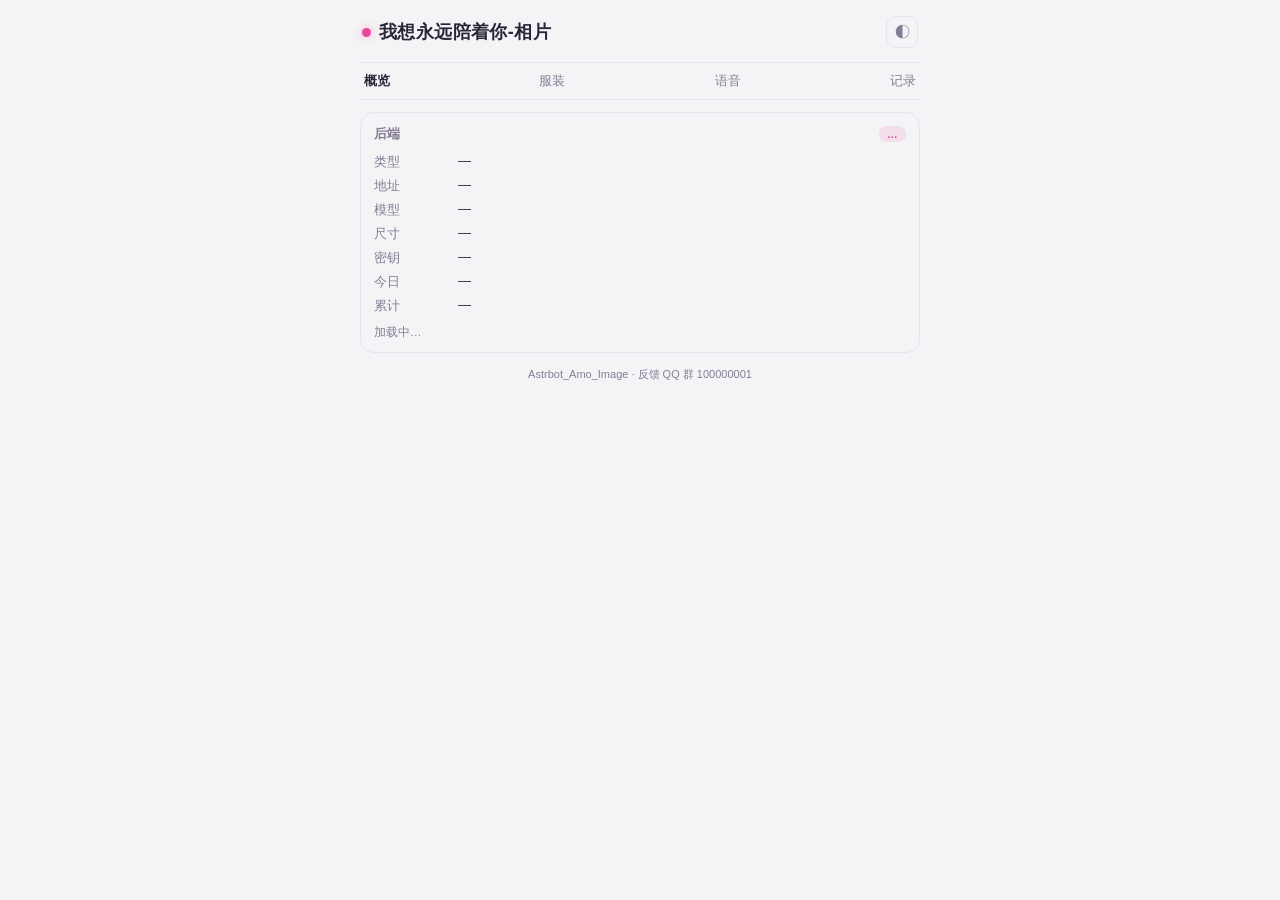
==== views/dashboard/index.html @ 5bca8fa0 "1.0.0 我想永远陪着你-Image" ====
<!doctype html>
<html lang="zh-CN" data-theme="light">
<head>
  <meta charset="utf-8" />
  <meta name="viewport" content="width=device-width, initial-scale=1, viewport-fit=cover" />
  <meta name="theme-color" content="#f4f4f6" />
  <title>我想永远陪着你-相片</title>
  <link rel="stylesheet" href="./style.css?v=1.8.7" />
</head>
<body>
  <div class="wrap">
    <header>
      <div class="brand"><span class="dot"></span><span>我想永远陪着你-相片</span></div>
      <button class="icon-btn" id="theme" title="切换深浅色">◐</button>
    </header>


    <nav class="tabs">
      <button class="tab on" data-tab="status">概览</button>
      <button class="tab" data-tab="wardrobe">服装</button>
      <button class="tab" data-tab="voice">语音</button>
      <button class="tab" data-tab="history">记录</button>
    </nav>

    <section class="pane" id="pane-status">
      <div class="card">
        <div class="card-title">
          <span>后端</span>
          <span class="pill" id="enablePill">…</span>
        </div>
        <dl class="kv">
          <dt>类型</dt><dd id="providerName">—</dd>
          <dt>地址</dt><dd id="apiBase">—</dd>
          <dt>模型</dt><dd id="modelName">—</dd>
          <dt>尺寸</dt><dd id="sizeText">—</dd>
          <dt>密钥</dt><dd id="keyMasked">—</dd>
          <dt>今日</dt><dd id="usedToday">—</dd>
          <dt>累计</dt><dd id="callsTotal">—</dd>
        </dl>
        <div class="meta" id="statusMeta">加载中…</div>
      </div>
    </section>

    <section class="pane" id="pane-config" hidden>
      <div class="card">
        <div class="card-title"><span>开关</span><span class="hint">文字、数字、密钥这类填写项在 AstrBot「插件设置」里改</span></div>
        <label class="check"><input type="checkbox" id="enable" /> 启用生图</label>
        <label class="check"><input type="checkbox" id="mount_only" /> 只当执行者（听 Amo 的）</label>
        <label class="check"><input type="checkbox" id="use_memory_context" /> 接记忆上下文</label>
        <label class="check"><input type="checkbox" id="allow_private" /> 私聊可用</label>
        <label class="check"><input type="checkbox" id="allow_group" /> 群聊可用</label>
        <label class="check"><input type="checkbox" id="require_at_in_group" /> 群里必须真 @</label>
        <label class="check"><input type="checkbox" id="quote_in_group" /> 群里引用原消息</label>
        <label class="check"><input type="checkbox" id="safe_mode" /> 内容边界</label>
        <label class="check"><input type="checkbox" id="lock_scene_to_schedule" /> 场景 / 活动锁定日程</label>
      </div>

      <div class="card" hidden>
        <div class="card-title"><span>后端</span><span class="hint" id="presetHint">选预设会填地址和模型</span></div>
        <div class="field">
          <label>预设</label>
          <select id="preset"><option value="">手动填写</option></select>
        </div>
        <div class="field">
          <label>类型</label>
          <select id="provider">
            <option value="openai">openai（/images/generations）</option>
            <option value="openai_chat">openai_chat（/chat/completions）</option>
            <option value="gemini">gemini（原生 generateContent）</option>
            <option value="custom">custom（自定义端点）</option>
          </select>
        </div>
        <div class="field"><label>api_base</label><input id="api_base" spellcheck="false" placeholder="https://api.openai.com/v1" /></div>
        <div class="field"><label>api_key</label><input id="api_key" type="password" spellcheck="false" placeholder="留空 = 不修改" /></div>
        <div class="field">
          <label>model（拉取后选择）</label>
          <div class="row">
            <select id="model" class="grow"></select>
            <button class="link" id="fetchModels" type="button">拉取</button>
          </div>
          <div class="meta" id="modelHint">切到配置页会自动拉取</div>
          <input id="modelManual" hidden spellcheck="false" placeholder="后端没返回图片模型时，在这里手填一次" />
        </div>
        <div class="grid2">
          <div class="field"><label>size</label><input id="size" spellcheck="false" placeholder="1024x1024" /></div>
          <div class="field"><label>aspect_ratio</label><input id="aspect_ratio" spellcheck="false" placeholder="留空自动" /></div>
          <div class="field"><label>n</label><input id="n" type="number" min="1" /></div>
          <div class="field"><label>quality</label><input id="quality" spellcheck="false" placeholder="留空不发" /></div>
        </div>
        <div class="field"><label>负面提示词</label><textarea id="negative_prompt" rows="2" spellcheck="false"></textarea></div>
        <label class="check"><input type="checkbox" id="chat_modalities" /> Chat 通道要求图片模态（modalities）</label>

        <div id="customBlock" hidden>
          <div class="field"><label>custom_url（完整地址）</label><input id="custom_url" spellcheck="false" /></div>
          <div class="field"><label>custom_body（JSON 模板）</label><textarea id="custom_body" rows="3" spellcheck="false"></textarea></div>
          <div class="field"><label>custom_response_path</label><input id="custom_response_path" spellcheck="false" placeholder="data.images[0].url" /></div>
        </div>
      <div class="sep"></div>
        <div class="card-title">
          <span>人设一致性</span>
          <button class="link" id="extractPersona">从人格提取</button>
        </div>
        <div class="meta" id="personaHint">读陪伴的人格设定，自动填外观、性别和角色名</div>
        <div class="field"><label>外观（脸、眼睛、体型）</label><textarea id="character_appearance" rows="2"></textarea></div>
        <div class="grid2">
          <div class="field"><label>性别</label>
            <select id="character_gender">
              <option value="自动">自动</option>
              <option value="女">女</option>
              <option value="男">男</option>
            </select>
          </div>
          <div class="field"><label>角色名 / 一句话人设</label><input id="character_persona" placeholder="留空用陪伴的人格名" /></div>
          <div class="field"><label>拍摄角度</label>
            <select id="camera_mode">
              <option value="自动">自动</option>
              <option value="自拍">自拍</option>
              <option value="他拍">他拍</option>
            </select>
          </div>
          <div class="field"><label>发型（固定）</label><input id="character_hairstyle" /></div>
          <div class="field"><label>换装冷却（分钟）</label><input id="outfit_change_cooldown_minutes" type="number" min="0" /></div>
        </div>
        <div class="field"><label>服装池（每行一套）</label><textarea id="character_outfits" rows="3"></textarea></div>
      <div class="sep"></div>
        <div class="card-title"><span>使用限制</span></div>
        <div class="grid2">
          <div class="field"><label>冷却（秒）</label><input id="cooldown_seconds" type="number" min="0" /></div>
          <div class="field"><label>私聊每日</label><input id="private_daily_limit" type="number" min="0" /></div>
          <div class="field"><label>批量上限（张）</label><input id="batch_max" type="number" min="1" /></div>
          <div class="field"><label>群聊每日 / 群</label><input id="group_daily_limit" type="number" min="0" /></div>
          <div class="field"><label>发图前缀</label><input id="reply_prefix" /></div>
        </div>
        <div class="field"><label>被拦时的回复</label><input id="blocked_reply" /></div>
      </div>

      <div class="row">
        <button class="btn" id="save">保存配置</button>
        <span class="hint" id="saveHint">保存后立即生效</span>
      </div>
    </section>


    <section class="pane" id="pane-voice" hidden>
      <div class="card">
        <div class="card-title"><span>语音（影音内置）</span><span class="pill" id="vPill">…</span></div>
        <dl class="kv">
          <dt>后端</dt><dd id="vProvider">—</dd>
          <dt>音色数</dt><dd id="vCount">—</dd>
          <dt>今日已用</dt><dd id="vUsed">—</dd>
          <dt>默认音色</dt><dd id="vDefault">—</dd>
        </dl>
        <div class="row" style="margin-top:8px">
          <button class="btn" id="vRefresh" type="button">刷新</button>
          <button class="btn" id="vPull" type="button">拉取音色</button>
        </div>
        <div class="meta" id="vHint">—</div>
      </div>
      <div class="card">
        <div class="card-title"><span>音色库</span></div>
        <ul class="list" id="vList"><li class="empty">加载中…</li></ul>
      </div>
    </section>
    <section class="pane" id="pane-wardrobe" hidden>
      <div class="card">
        <div class="card-title">
          <span>她今天穿</span>
          <span class="pill" id="wearNow">—</span>
        </div>
        <div class="meta" id="wardrobeMeta">读命中…</div>
      <div class="sep"></div>
        <div class="card-title">
          <span>服装库</span>
          <button class="link" id="wRefresh">刷新</button>
        </div>
        <ul class="list" id="wList">
          <li class="empty">衣柜空的——衣服从市场买，她会自己挑</li>
        </ul>
      </div>
    </section>

    <section class="pane" id="pane-history" hidden>
      <div class="card">
        <div class="card-title">
          <span>最近画的</span>
          <button class="link" id="refresh">刷新</button>
        </div>
        <ul class="list" id="history">
          <li class="empty">还没有记录</li>
        </ul>
      </div>
    </section>

    <footer class="foot">Astrbot_Amo_Image · 反馈 QQ 群 100000001</footer>
  </div>
  <script type="module" src="./app.js?v=1.8.5"></script>
</body>
</html>
---- views/dashboard/style.css ----
:root {
  color-scheme: light;
  --bg: #f4f4f6;
  --card: #f4f4f6;
  --line: #e7e2f0;
  --text: #2c2738;
  --muted: #857d94;
  --pink: #e8489a;
  --pink-soft: rgba(232, 72, 154, .12);
  --ok: #0284c7;
  --bad: #d93025;
  --hover: #ece6f2;
}

html[data-theme="dark"] {
  color-scheme: dark;
  --bg: #1e1e22;
  --card: #1e1e22;
  --line: #3a3a40;
  --text: #f3eff8;
  --muted: #a89fb8;
  --pink: #f472b6;
  --pink-soft: rgba(244, 114, 182, .16);
  --ok: #38bdf8;
  --bad: #fb7185;
  --hover: #2a2434;
}

* { box-sizing: border-box; }

html, body {
  margin: 0;
  min-height: 100%;
  width: 100%;
  overflow-x: hidden;
  background: var(--bg);
  color: var(--text);
  font-family: -apple-system, BlinkMacSystemFont, "Segoe UI", "PingFang SC", "Hiragino Sans GB", "Microsoft YaHei", sans-serif;
}

body { padding: max(14px, env(safe-area-inset-top)) 14px calc(20px + env(safe-area-inset-bottom)); }

.wrap { width: 100%; max-width: 560px; margin: 0 auto; display: flex; flex-direction: column; gap: 12px; }

header { display: flex; align-items: center; justify-content: space-between; padding: 2px; }

.brand { display: flex; align-items: center; gap: 8px; font-size: 18px; font-weight: 650; letter-spacing: .4px; }

.dot { width: 9px; height: 9px; border-radius: 50%; background: var(--pink); box-shadow: 0 0 10px rgba(232, 72, 154, .45); }

.icon-btn {
  width: 32px; height: 32px;
  display: grid; place-items: center;
  border: 1px solid var(--line);
  border-radius: 10px;
  background: var(--card);
  color: var(--muted);
  cursor: pointer;
  font-size: 15px;
}

.icon-btn:hover { background: var(--hover); }

.card {
  background: var(--card);
  border: 1px solid var(--line);
  border-radius: 14px;
  padding: 12px 13px;
  display: flex;
  flex-direction: column;
  gap: 10px;
  min-width: 0;
}

.card-title { display: flex; align-items: center; justify-content: space-between; font-size: 13px; font-weight: 600; color: var(--muted); letter-spacing: .3px; }

.pill {
  font-size: 11px;
  padding: 2px 8px;
  border-radius: 99px;
  background: var(--pink-soft);
  color: var(--pink);
  font-weight: 600;
}

.pill.off { background: rgba(133, 125, 148, .16); color: var(--muted); }

.kv { display: grid; grid-template-columns: 74px 1fr; gap: 6px 10px; margin: 0; font-size: 13px; }

.kv dt { color: var(--muted); }

.kv dd { margin: 0; overflow: hidden; text-overflow: ellipsis; white-space: nowrap; font-variant-numeric: tabular-nums; }

.meta { font-size: 11.5px; color: var(--muted); }

textarea {
  width: 100%;
  resize: vertical;
  min-height: 52px;
  padding: 9px 10px;
  border-radius: 10px;
  border: 1px solid var(--line);
  background: var(--bg);
  color: var(--text);
  font: inherit;
  font-size: 13px;
  line-height: 1.5;
}

textarea:focus { outline: none; border-color: var(--pink); }

.row { display: flex; align-items: center; gap: 10px; }

.btn {
  border: none;
  border-radius: 10px;
  padding: 8px 18px;
  background: var(--pink);
  color: #fff;
  font-weight: 600;
  font-size: 13px;
  cursor: pointer;
}

.btn:disabled { opacity: .55; cursor: default; }

.save-top { padding: 7px 16px; font-size: 12.5px; }

.link {
  border: none;
  background: none;
  color: var(--pink);
  font-size: 12px;
  cursor: pointer;
  padding: 0;
}

.hint { font-size: 11.5px; color: var(--muted); }

.preview { display: flex; flex-direction: column; gap: 6px; }

.preview img {
  width: 100%;
  border-radius: 10px;
  border: 1px solid var(--line);
  display: block;
}

.list { list-style: none; margin: 0; padding: 0; display: flex; flex-direction: column; gap: 6px; max-height: 260px; overflow-y: auto; }

.list li {
  display: flex;
  align-items: baseline;
  gap: 8px;
  font-size: 12.5px;
  padding: 5px 0;
  border-bottom: 1px dashed var(--line);
}

.list li:last-child { border-bottom: none; }

.list .t { color: var(--muted); font-variant-numeric: tabular-nums; min-width: 74px; }

.list .p { flex: 1; min-width: 0; overflow: hidden; text-overflow: ellipsis; white-space: nowrap; }

.list .s { font-size: 11px; font-variant-numeric: tabular-nums; }

.list .ok { color: var(--ok); }

.list .bad { color: var(--bad); }

.list .empty { color: var(--muted); justify-content: center; border: none; }

.foot { text-align: center; color: var(--muted); font-size: 11px; padding: 2px 0 4px; }

/* ---------- 标签页 / 配置表单（0.12.0） ---------- */

/* ---------- 标签页：和终端面板一致（纯文字 + 上下细线，不用方块按钮） ---------- */

.tabs {
  display: flex;
  align-items: center;
  justify-content: space-between;
  gap: 2px;
  padding: 10px 0;
  background: transparent;
  border-top: 1px solid var(--line);
  border-bottom: 1px solid var(--line);
  border-radius: 0;
  max-width: 100%;
  min-width: 0;
  flex-wrap: nowrap;
  overflow: hidden;
  position: sticky;
  top: 0;
  z-index: 12;
}

.tab {
  flex: 0 0 auto;
  min-width: 0;
  padding: 0 4px;
  border: 0;
  border-radius: 0;
  background: transparent;
  color: var(--muted);
  font-size: 13px;
  line-height: 1.2;
  text-align: center;
  white-space: nowrap;
  cursor: pointer;
  font-family: inherit;
}

.tab.on { color: var(--text); background: transparent; border-color: transparent; }
.tab:hover { color: var(--text); background: transparent; }

@media (max-width: 380px) {
  .tabs .tab { padding: 0 1px; font-size: 11.5px; }
}
@media (max-width: 340px) {
  .tabs .tab { padding: 0 2px; font-size: 12px; }
}

.pane { display: flex; flex-direction: column; gap: 12px; }
.pane[hidden] { display: none; }

.field { display: flex; flex-direction: column; gap: 4px; min-width: 0; }
.field label { font-size: 11.5px; color: var(--muted); }

.field input, .field select, .field textarea {
  width: 100%;
  padding: 7px 9px;
  border: 1px solid var(--line);
  border-radius: 9px;
  background: var(--bg);
  color: var(--text);
  font-size: 13px;
  font-family: inherit;
}

.field textarea { resize: vertical; min-height: 38px; }
.field input:focus, .field select:focus, .field textarea:focus { outline: none; border-color: var(--pink); }

.grid2 { display: grid; grid-template-columns: 1fr 1fr; gap: 8px; }

.check { display: flex; align-items: center; gap: 7px; font-size: 12.5px; color: var(--text); }
.check input { width: 15px; height: 15px; accent-color: var(--pink); }

#customBlock { display: flex; flex-direction: column; gap: 8px; padding-top: 4px; border-top: 1px dashed var(--line); }
#customBlock[hidden] { display: none; }

/* ---------- 服装库（0.16.0） ---------- */

.chips { display: flex; flex-wrap: wrap; gap: 6px; }

.chip {
  padding: 5px 10px;
  border: 1px solid var(--line);
  border-radius: 99px;
  background: var(--bg);
  color: var(--muted);
  font-size: 12px;
  cursor: pointer;
  font-family: inherit;
}

.chip.on { color: var(--pink); border-color: var(--pink); background: var(--pink-soft); }

.list li .wear, .list li .del {
  border: none;
  background: transparent;
  color: var(--pink);
  font-size: 11.5px;
  cursor: pointer;
  padding: 0 2px;
  font-family: inherit;
}

.list li .del { color: var(--muted); }

/* 卡内分区：同一页里的多块内容用横线隔开，不再一人一个框 */
.sep {
  height: 1px;
  margin: 14px 0 12px;
  background: var(--line, rgba(128, 128, 128, .22));
  border: 0;
}

/* 顶栏统一成终端那种：上下两条横线定边界，点击有反馈（变深/加粗）但不发光 */
.tabs {
  display: flex; align-items: center; justify-content: space-between; gap: 2px;
  padding: 10px 0; background: transparent;
  border-top: 1px solid var(--line); border-bottom: 1px solid var(--line);
  border-radius: 0; max-width: 100%; min-width: 0; flex-wrap: nowrap; overflow: hidden;
  position: sticky; top: 0; z-index: 12; margin: 0;
}
.tab { flex: 0 0 auto; border: 0; background: transparent; color: var(--muted);
  text-align: center; padding: 0 4px; border-radius: 0; font-size: 13px; line-height: 1.2;
  cursor: pointer; white-space: nowrap; min-width: 0; }
.tab:hover { background: transparent; color: var(--text); }
.tab.on, .tab.active { background: transparent; color: var(--text); box-shadow: none; font-weight: 600; }
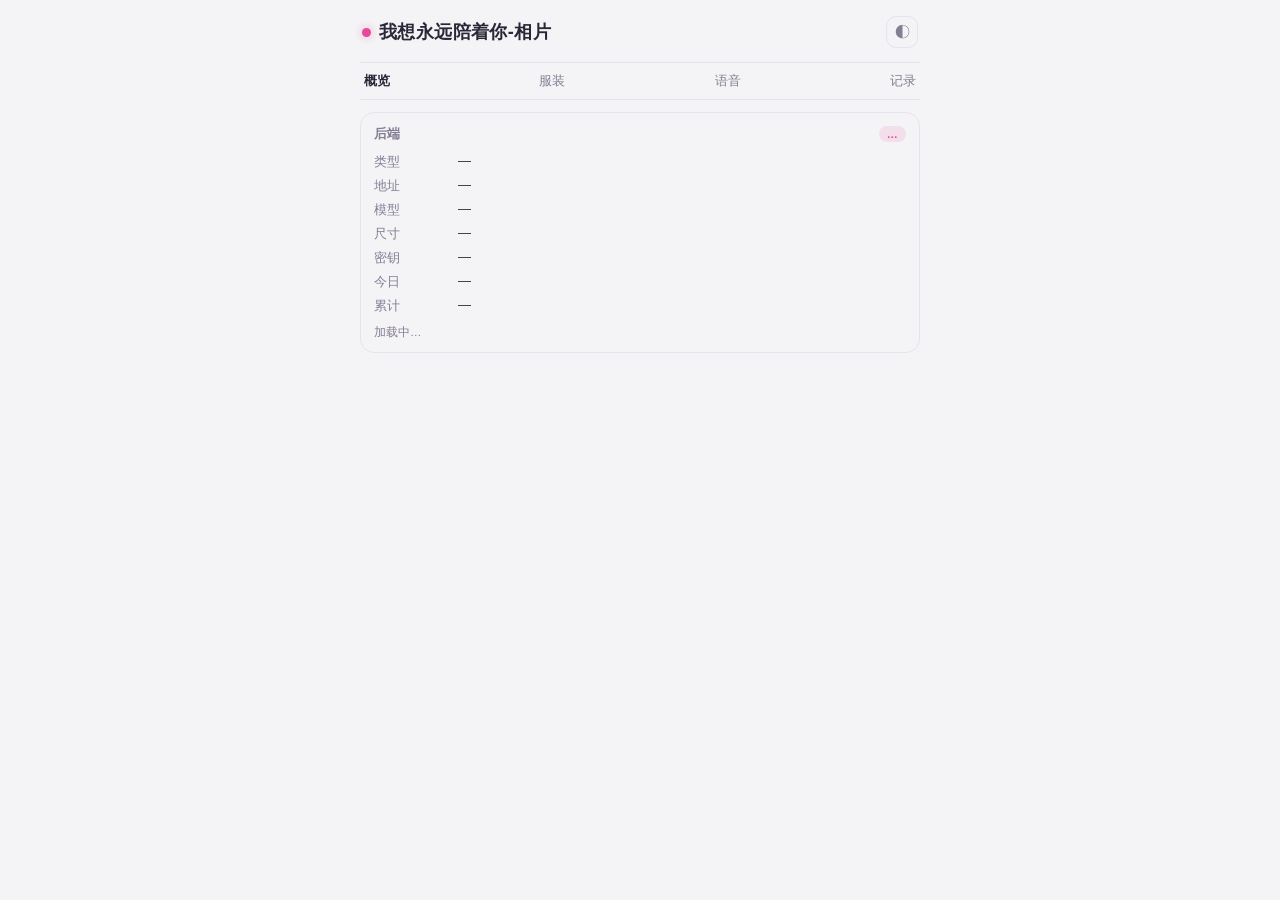
==== commit 0a443928: "1.0.0 删掉连接状态与反馈群，世态标题改正" ====
--- a/views/dashboard/index.html
+++ b/views/dashboard/index.html
@@ -191,7 +191,6 @@
       </div>
     </section>
 
-    <footer class="foot">Astrbot_Amo_Image · 反馈 QQ 群 100000001</footer>
   </div>
   <script type="module" src="./app.js?v=1.8.5"></script>
 </body>
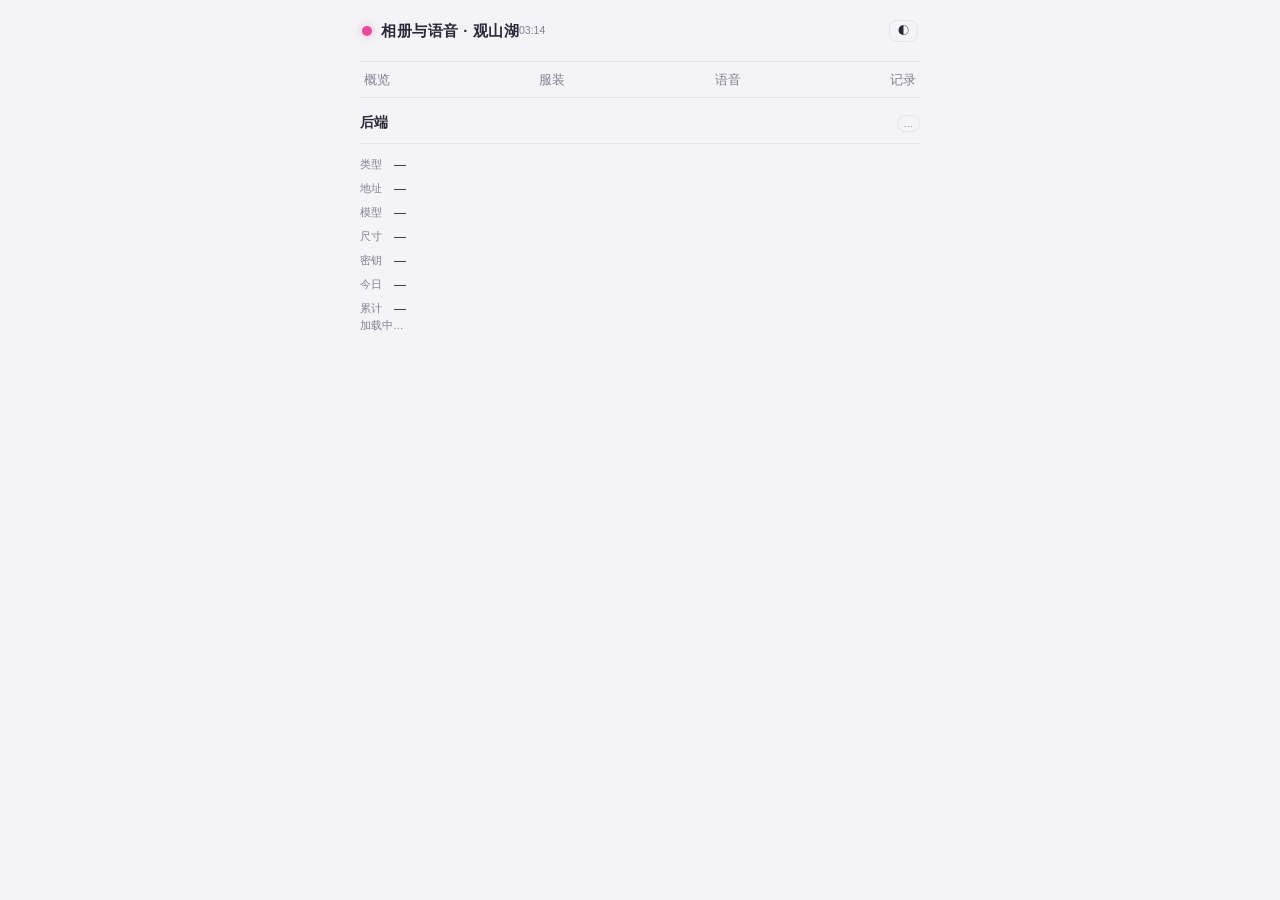
==== commit c100c109: "出图：match_scene 让地点压过 zone，补机房/园区工地/户外场景；自拍手部改正向约束、姿态池去掉卫衣口袋/包带；面板样式照终端模板" ====
--- a/views/dashboard/index.html
+++ b/views/dashboard/index.html
@@ -4,13 +4,17 @@
   <meta charset="utf-8" />
   <meta name="viewport" content="width=device-width, initial-scale=1, viewport-fit=cover" />
   <meta name="theme-color" content="#f4f4f6" />
-  <title>我想永远陪着你-相片</title>
-  <link rel="stylesheet" href="./style.css?v=1.8.7" />
+  <title>相册与语音 · 观山湖</title>
+  <link rel="stylesheet" href="./terminal-base.css?v=4" />
+  <link rel="stylesheet" href="./compat.css?v=4" />
+
+  <link rel="stylesheet" href="./tweak.css?v=4" />
 </head>
 <body>
   <div class="wrap">
     <header>
-      <div class="brand"><span class="dot"></span><span>我想永远陪着你-相片</span></div>
+      <div class="brand"><span class="dot"></span><span>相册与语音 · 观山湖</span></div>
+      <span class="clock" id="clock">—</span>
       <button class="icon-btn" id="theme" title="切换深浅色">◐</button>
     </header>
 
@@ -192,6 +196,17 @@
     </section>
 
   </div>
-  <script type="module" src="./app.js?v=1.8.5"></script>
+  <script type="module" src="./app.js?v=1.9.0"></script>
+<script>
+  (function () {
+    var t = document.getElementById("clock");
+    if (!t) return;
+    function tick() {
+      var d = new Date();
+      t.textContent = ("0"+d.getHours()).slice(-2) + ":" + ("0"+d.getMinutes()).slice(-2);
+    }
+    tick(); setInterval(tick, 20000);
+  })();
+</script>
 </body>
 </html>
--- a/views/dashboard/terminal-base.css
+++ b/views/dashboard/terminal-base.css
@@ -0,0 +1,390 @@
+/* 终端面板原样抽出的基础样式：各插件面板共用这一份 */
+
+    :root {
+      color-scheme: light;
+      --bg1: #f4f4f6;
+      --bg2: #f4f4f6;
+      --card: #f4f4f6;
+      --line: #e7e2f0;
+      --text: #2c2738;
+      --muted: #857d94;
+      --pink: #e8489a;
+      --pink2: #f43f5e;
+      --ok: #0284c7;
+      --hover: #ece6f2;
+      --track: rgba(44, 39, 56, 0.08);
+      --canvas-grid: rgba(44, 39, 56, 0.12);
+      --canvas-axis: rgba(44, 39, 56, 0.10);
+      --canvas-label: rgba(44, 39, 56, 0.68);
+      --canvas-fill: rgba(232, 72, 154, 0.16);
+    }
+    html[data-theme="dark"] {
+      color-scheme: dark;
+      --bg1: #1e1e22;
+      --bg2: #1e1e22;
+      --card: #1e1e22;
+      --line: #3a3a40;
+      --text: #f3eff8;
+      --muted: #a89fb8;
+      --pink: #f472b6;
+      --pink2: #fb7185;
+      --hover: #2a2434;
+      --track: rgba(255, 255, 255, 0.10);
+      --canvas-grid: rgba(255, 255, 255, 0.12);
+      --canvas-axis: rgba(255, 255, 255, 0.08);
+      --canvas-label: rgba(243, 239, 248, 0.72);
+      --canvas-fill: rgba(244, 114, 182, 0.20);
+    }
+    * { box-sizing: border-box; }
+    html, body { margin: 0; min-height: 100%; width: 100%; max-width: 100%; overflow-x: hidden; }
+    body {
+      width: 100%;
+      max-width: 100%;
+      overscroll-behavior-x: none;
+      background: var(--card);
+      color: var(--text);
+      font-family: -apple-system, BlinkMacSystemFont, "Segoe UI", "PingFang SC", "Hiragino Sans GB", "Microsoft YaHei", sans-serif;
+      padding: max(16px, env(safe-area-inset-top)) 16px calc(24px + env(safe-area-inset-bottom));
+    }
+    .wrap { width: 100%; max-width: 560px; margin: 0 auto; display: flex; flex-direction: column; gap: 14px; min-width: 0; }
+    header { display: flex; align-items: center; justify-content: space-between; padding: 4px 2px; }
+    .brand { display: flex; align-items: center; gap: 9px; font-size: 20px; font-weight: 650; letter-spacing: .5px;
+      cursor: pointer; user-select: none; -webkit-user-select: none; touch-action: manipulation; }
+    .dot { width: 10px; height: 10px; border-radius: 50%; background: var(--pink); box-shadow: 0 0 10px rgba(232, 72, 154, .45); }
+    .clock { color: var(--muted); font-size: 13px; font-variant-numeric: tabular-nums; cursor: pointer; user-select: none; touch-action: manipulation; }
+    .tab.icon-tab { width: 32px; height: 32px; min-width: 32px; padding: 0; display: grid; place-items: center;
+      border: 0; background: transparent; color: #8a7f96; border-radius: 0; }
+    .tab.icon-tab.active, .tab.icon-tab:hover { color: #8a7f96; background: transparent; border-color: transparent; }
+      background: transparent; color: #8a7f96; display: grid; place-items: center; cursor: pointer; transform: translateY(-1px); }
+    .card {
+      background: var(--card);
+      border: 1px solid var(--line);
+      border-radius: 18px;
+      padding: 16px;
+      backdrop-filter: blur(14px);
+      -webkit-backdrop-filter: blur(14px);
+      box-shadow: none;
+    }
+    .label { color: var(--muted); font-size: 12px; letter-spacing: .4px; }
+    .hero-top { display: flex; justify-content: space-between; align-items: flex-end; }
+    .dominant { font-size: 25px; font-weight: 650; margin-top: 4px; }
+    .hero-score { color: var(--pink); font-size: 26px; font-weight: 700; font-variant-numeric: tabular-nums; }
+    .hero-score small { font-size: 12px; color: var(--muted); font-weight: 500; margin-left: 2px; }
+    canvas { display: block; margin: 2px auto 0; max-width: 100%; height: auto; }
+    .bars { display: grid; grid-template-columns: 1fr 1fr; gap: 8px 14px; margin-top: 6px; }
+    .bar-row { display: grid; grid-template-columns: 34px 1fr 30px; align-items: center; gap: 7px; font-size: 12px; }
+    .bar-row span:first-child { color: var(--muted); }
+    .bar-row .num { text-align: right; color: var(--text); font-variant-numeric: tabular-nums; }
+    .track { height: 6px; background: var(--track); border-radius: 99px; overflow: hidden; }
+    .fill { display: block; height: 100%; width: 0; border-radius: 99px; background: linear-gradient(90deg, var(--pink), var(--pink2)); transition: width .5s ease; }
+    .grid { display: grid; grid-template-columns: 1fr; gap: 8px; }
+    .grid .card { padding: 9px 12px; }
+    .grid .label { font-size: 11px; }
+    .grid .value { font-size: 15px; margin-top: 2px; }
+    .grid .sub { font-size: 11px; margin-top: 2px; }
+    .grid .status-track { margin-top: 6px; height: 6px; }
+    .value { font-size: 17px; font-weight: 600; margin-top: 5px; line-height: 1.35; }
+    .sub { color: var(--muted); font-size: 11.5px; line-height: 1.5; margin-top: 4px; }
+    .threshold { display: flex; align-items: center; gap: 10px; margin-top: 8px; }
+    .threshold .track { flex: 1; height: 9px; }
+    .threshold .num { font-size: 18px; font-weight: 700; color: var(--pink); font-variant-numeric: tabular-nums; }
+    .schedule { list-style: none; padding: 0; margin: 10px 0 0; display: flex; flex-direction: column; gap: 7px; }
+    .schedule li { display: flex; gap: 10px; font-size: 12.5px; padding: 7px 9px; border-radius: 10px; background: transparent; border: 1px solid var(--line); }
+    .schedule li.current { background: rgba(244, 114, 182, 0.14); border: 1px solid rgba(244, 114, 182, 0.32); }
+    .schedule .t { color: var(--muted); min-width: 82px; font-variant-numeric: tabular-nums; }
+    .schedule .a { flex: 1; }
+    .schedule .p { color: var(--muted); }
+    .schedule ul { list-style: none; padding: 0; margin: 6px 0 0 14px; display: flex; flex-direction: column; gap: 6px; }
+    .schedule li.expandable { cursor: pointer; }
+    .schedule li.lv2 { margin-left: 10px; }
+    .schedule li.lv3 { margin-left: 20px; font-size: 11.5px; opacity: .9; }
+    .schedule li.lv1 .a { font-weight: 600; }
+    .schedule li.lv1::before { content: "▸"; color: var(--muted); margin-right: 4px; }
+    .schedule li.lv1.open::before { content: "▾"; }
+    .schedule li.lv2::before { content: "·"; color: var(--muted); margin-right: 4px; }
+    .schedule .detail { color: var(--muted); font-size: 11px; margin-left: 4px; }
+    .actions { display: grid; grid-template-columns: 1fr 1fr; gap: 10px; }
+    button {
+      appearance: none; border: 1px solid var(--line);
+      background: var(--card); color: var(--text); text-align: left;
+      border-radius: 12px; padding: 11px 12px; font-size: 13px; cursor: pointer;
+      transition: .2s ease;
+    }
+    button:disabled { opacity: .5; cursor: wait; }
+    footer { text-align: center; color: var(--muted); font-size: 11px; padding-top: 4px; }
+    .toast {
+      position: fixed; left: 50%; bottom: calc(22px + env(safe-area-inset-bottom));
+      transform: translate(-50%, 16px); opacity: 0; pointer-events: none;
+      background: var(--card); border: 1px solid var(--line); box-shadow: none;
+      color: var(--text); padding: 10px 16px; border-radius: 99px; font-size: 12.5px;
+      transition: .25s ease; z-index: 9; max-width: 86vw; text-align: center;
+    }
+    .toast.show { opacity: 1; transform: translate(-50%, 0); }
+    .toast.error { border-color: rgba(244, 63, 94, .45); color: #b42318; }
+    .theme-bar { display: flex; align-items: center; justify-content: space-between; gap: 8px; padding: 2px 2px 0; }
+    .theme-bar .segmented { flex: 0 0 auto; }
+    .tabs { display: flex; align-items: center; justify-content: space-between; gap: 2px; padding: 10px 0; background: transparent; border-top: 1px solid var(--line); border-bottom: 1px solid var(--line); border-radius: 0; max-width: 100%; min-width: 0; flex-wrap: nowrap; overflow: hidden; position: sticky; top: 0; z-index: 12; }
+    .tab { flex: 0 0 auto; border: 0; background: transparent; color: var(--muted); text-align: center; padding: 0 4px; border-radius: 0; font-size: 13px; line-height: 1.2; cursor: pointer; white-space: nowrap; min-width: 0; }
+    .tab.active { background: transparent; color: var(--muted); box-shadow: none; }
+    .tab:hover { background: transparent; color: var(--muted); }
+    .tab-panel { display: flex; flex-direction: column; gap: 14px; width: 100%; min-width: 0; }
+    .diary-actions { display: flex; gap: 6px; flex-wrap: wrap; justify-content: flex-end; align-items: center; }
+    .diary-actions button { padding: 4px 9px; min-height: 0; font-size: 12px; border-radius: 8px;
+      background: transparent; color: var(--muted); border: 1px solid var(--line); line-height: 1.4; }
+    .tab-panel[hidden] { display: none; }
+    .row { display: flex; gap: 8px; align-items: center; flex-wrap: wrap; min-width: 0; }
+    .row.between { justify-content: space-between; }
+    .grow { flex: 1; min-width: 0; }
+    .input {
+      border: 1px solid var(--line); background: var(--card); color: var(--text);
+      border-radius: 10px; padding: 9px 10px; font-size: 13px; width: 100%;
+      max-width: 100%; min-width: 0; font-family: inherit;
+    }
+    .input:focus { outline: 2px solid rgba(232, 72, 154, 0.18); border-color: var(--pink); }
+    textarea.input { resize: vertical; min-height: 48px; }
+    .form-grid { display: grid; grid-template-columns: minmax(0, 1fr) minmax(0, 1fr); gap: 10px; margin: 10px 0; min-width: 0; }
+    .form-grid label, .block { display: flex; flex-direction: column; gap: 5px; font-size: 12px; color: var(--muted); min-width: 0; }
+    .block { margin: 10px 0; }
+    .schedule-groups { display: flex; flex-direction: column; gap: 10px; margin-top: 12px; }
+    .schedule-group { border: 1px solid var(--line); border-radius: 12px; background: var(--card); padding: 0 12px; }
+    .schedule-group > summary { display: flex; gap: 8px; align-items: baseline; padding: 11px 0; cursor: pointer; font-size: 13px; font-weight: 600; list-style: none; border-bottom: 1px solid var(--line); }
+    .schedule-group > summary::-webkit-details-marker { display: none; }
+    .schedule-group > summary::before { content: "▸"; color: var(--muted); }
+    .schedule-group[open] > summary::before { content: "▾"; }
+    .schedule-group > summary .time { color: var(--muted); font-weight: 500; min-width: 104px; font-variant-numeric: tabular-nums; }
+    .schedule-group > summary .title { flex: 0 0 auto; white-space: nowrap; }
+    .schedule-group > summary .place { flex: 1 1 auto; min-width: 0; color: var(--muted); font-weight: 400; overflow: hidden; text-overflow: ellipsis; white-space: nowrap; }
+    .schedule-hour { margin: 0; border-top: 1px dashed var(--line); cursor: pointer; border-radius: 8px; transition: background .15s ease; }
+    .schedule-hour:first-of-type { border-top: 0; }
+    .schedule-hour:hover, .schedule-hour:focus-visible { background: rgba(232, 72, 154, 0.06); outline: none; }
+    .schedule-hour.current .schedule-hour-row .a { color: var(--pink); font-weight: 600; }
+    .schedule-hour-row { display: flex; align-items: center; gap: 10px; min-height: 44px; padding: 8px 2px; }
+    .schedule-hour-row .time { color: var(--muted); min-width: 104px; font-size: 12px; font-variant-numeric: tabular-nums; }
+    .schedule-hour-row .a { flex: 1; min-width: 0; font-size: 12.5px; }
+    .schedule-hour-row .meta { color: var(--muted); font-size: 11px; white-space: nowrap; overflow: hidden; text-overflow: ellipsis; max-width: 38%; }
+    .schedule-hour-row .chev { color: var(--muted); font-size: 12px; transition: transform .15s ease; }
+    .schedule-hour-wear { color: var(--muted); font-size: 11.5px; padding: 0 2px 8px 114px; margin-top: -6px; }
+    .schedule-hour-slots { margin: 0 0 8px 114px; padding-left: 8px; border-left: 2px solid var(--line); }
+    .schedule-slot { display: flex; gap: 8px; font-size: 11.5px; line-height: 1.6; color: var(--muted); }
+    .schedule-slot .time { flex: 0 0 auto; min-width: 84px; font-variant-numeric: tabular-nums; opacity: .85; }
+    .schedule-slot .a { flex: 1; min-width: 0; }
+    .schedule-hour.open .schedule-hour-row .chev { transform: rotate(90deg); color: var(--pink); }
+    .schedule-event-tag { display: inline-block; margin-left: 6px; padding: 1px 7px; border-radius: 99px; font-size: 10px; color: var(--pink); border: 1px solid rgba(232, 72, 154, .28); background: rgba(232, 72, 154, .08); white-space: nowrap; }
+    .schedule-diary { display: none; padding: 2px 2px 14px 114px; }
+    .schedule-hour.open .schedule-diary { display: block; }
+    .schedule-diary .diary-meta { color: var(--muted); font-size: 11px; margin-bottom: 6px; }
+    .schedule-diary .diary-text { font-size: 12.5px; line-height: 1.8; white-space: pre-wrap; word-break: break-word; color: var(--text); }
+    .schedule-diary .diary-loading { color: var(--muted); font-size: 12px; padding: 4px 0 10px; }
+    .schedule-diary .diary-loading::after { content: "…"; animation: diary-dots 1.2s infinite; }
+    .schedule-diary .diary-error { color: #b45309; font-size: 12px; line-height: 1.7; }
+    @keyframes diary-dots { 0%, 100% { opacity: .25; } 50% { opacity: 1; } }
+    @media (max-width: 520px) {
+      .schedule-hour-row .meta { display: none; }
+      .schedule-hour-wear { padding-left: 102px; }
+      .schedule-diary { padding-left: 2px; }
+      .schedule-hour-row .time { min-width: 92px; }
+    }
+
+    .provider-row { display: flex; flex-direction: column; gap: 2px; padding: 8px 0; border-bottom: 1px dashed var(--line); font-size: 12px; }
+    .provider-row:last-child { border-bottom: 0; }
+    .provider-row .hint { font-size: 11px; }
+    .memory-source { margin-top: 10px; }
+    .relation-form { margin-top: 10px; }
+    .relation-form { display: flex; flex-direction: column; gap: 10px; margin-top: 12px; }
+    .relation-form label { display: flex; flex-direction: column; gap: 5px; font-size: 12px; color: var(--muted); }
+    .relation-form .input { width: 100%; }
+    .relation-form button { width: 100%; }
+    .stack-actions { display: flex; flex-direction: column; gap: 8px; margin-top: 12px; }
+    .stack-actions button { width: 100%; font-size: 12px; padding: 9px 10px; text-align: left; min-height: 36px; line-height: 1.2; }
+    .stack-actions .danger, .stack-actions .danger:focus { background: var(--card); border-color: var(--line); color: var(--pink2); }
+    .stack-actions .danger:hover { background: var(--hover); border-color: var(--line); color: var(--pink2); }
+    .template-list { display: flex; flex-direction: column; gap: 8px; }
+    .template-card { border: 1px solid var(--line); border-radius: 10px; padding: 9px; display: flex; flex-direction: column; gap: 7px; }
+    .template-head { display: flex; align-items: center; justify-content: space-between; gap: 8px; font-size: 12px; color: var(--text); }
+    .template-grid { display: grid; grid-template-columns: 1fr 1fr; gap: 7px; }
+    .template-field { display: flex; flex-direction: column; gap: 4px; font-size: 11px; color: var(--muted); }
+    .template-field textarea { min-height: 54px; }
+    .template-remove { width: auto; padding: 4px 8px; font-size: 11px; }
+    .template-add { width: 100%; padding: 8px 10px; font-size: 12px; border-style: dashed; }
+    .warning-red { color: #dc2626; font-size: 12px; font-weight: 600; line-height: 1.6; margin: 8px 0; }
+    .theme-row { justify-content: space-between; margin-bottom: 10px; }
+    .segmented { display: flex; gap: 6px; }
+    .theme-btn { width: auto; padding: 7px 14px; border-radius: 99px; }
+    .theme-btn.active { color: var(--pink); border-color: var(--pink); }
+    .status-shell { display: flex; flex-direction: column; }
+    .status-grid { display: grid; grid-template-columns: 1fr 1fr; gap: 0 14px; }
+    #radar { width: 240px; height: 240px; margin: 6px auto 0; display: block; touch-action: manipulation; }
+    /* 24 小时计价格：高峰=橙，空闲=青，红线是此刻 */
+    .peak-clock { margin-top: 14px; }
+    .clock-track { position: relative; display: flex; height: 10px; border-radius: 999px;
+      overflow: hidden; background: rgba(128,128,128,.16); margin-top: 8px; }
+    .clock-seg { height: 100%; }
+    .clock-seg.peak { background: #f2994a; }
+    .clock-seg.idle { background: #56b6c2; }
+    .clock-now { position: absolute; top: -4px; bottom: -4px; width: 2px; background: #d83b3b; }
+    .clock-scale { display: flex; justify-content: space-between; font-size: 10px; opacity: .55; margin-top: 4px; }
+    .status-item { padding: 12px 0; border-top: 1px solid var(--line); min-width: 0; }
+    .status-section { padding: 14px 0; border-top: 1px solid var(--line); min-width: 0; }
+    .status-actions { padding-top: 12px; border-top: 1px solid var(--line); }
+    .relation-row { display: flex; align-items: center; justify-content: space-between; gap: 8px; padding: 10px 11px; border: 1px solid var(--line); border-radius: 12px; background: var(--card); }
+    .relation-row .rel-main { min-width: 0; overflow-wrap: anywhere; }
+    .relation-row .rel-badge { color: var(--pink); font-size: 12px; white-space: nowrap; }
+    .relation-row button { padding: 7px 9px; font-size: 12px; flex: none; }
+    .profile-list { display: flex; flex-direction: column; gap: 8px; margin-top: 12px; max-height: 440px; overflow-y: auto; overflow-x: hidden; min-width: 0; }
+    .profile-item {
+      display: flex; justify-content: space-between; align-items: center; gap: 8px;
+      padding: 10px 11px; border: 1px solid var(--line); border-radius: 12px;
+      background: var(--card); cursor: pointer; min-width: 0;
+    }
+    .profile-item > div { min-width: 0; }
+    .profile-item .name, .profile-item .meta { overflow-wrap: anywhere; word-break: break-word; }
+    .profile-item:hover { border-color: rgba(232, 72, 154, 0.35); }
+    .profile-item .meta { color: var(--muted); font-size: 11.5px; margin-top: 3px; }
+    .badge { font-size: 11px; padding: 3px 9px; border-radius: 99px; background: var(--card); color: var(--pink); border: 1px solid var(--line); white-space: nowrap; }
+    .memory-list { display: flex; flex-direction: column; gap: 6px; margin-top: 10px; font-size: 12px; color: var(--muted); }
+    .settings-list { margin-top: 12px; display: flex; flex-direction: column; gap: 10px; overflow-x: hidden; }
+    .settings-group { border: 1px solid var(--line); border-radius: 12px; padding: 10px 12px; background: var(--card); min-width: 0; }
+    .settings-group summary { cursor: pointer; font-weight: 600; font-size: 13px; }
+    .setting-row { display: grid; grid-template-columns: minmax(0, 1fr) 25%; gap: 10px; align-items: center; padding: 8px 0; border-top: 1px solid var(--line); min-width: 0; }
+    .setting-row > div { min-width: 0; }
+    .setting-row:first-of-type { border-top: 0; }
+    .setting-row .name { font-size: 12.5px; }
+    .setting-row .hint { color: var(--muted); font-size: 11px; margin-top: 2px; line-height: 1.4; }
+    .setting-row .control { min-width: 0; width: 100%; display: flex; justify-content: flex-end; }
+    .setting-row.wide .control { justify-content: stretch; }
+    .template-list { width: 100%; }
+    .template-card { width: 100%; }
+    .toggle-switch { display: grid; grid-template-columns: 1fr 1fr; width: 100%; height: 34px; border: 1px solid var(--line); border-radius: 10px; overflow: hidden; }
+    .toggle-switch button { border: 0; border-radius: 0; padding: 0; text-align: center; font-size: 12px; color: var(--muted); background: var(--card); }
+    .toggle-switch button.active.on { background: var(--pink); color: #fff; }
+    .toggle-switch button.active.off { background: var(--muted); color: #fff; }
+    .setting-row.wide { grid-template-columns: 1fr; }
+    .setting-row.wide .control { justify-content: flex-start; }
+    .setting-row .control input[type=checkbox] { width: 20px; height: 20px; accent-color: var(--pink); }
+    .setting-row .control .input { max-width: 100%; }
+    .ghost { background: transparent; border-color: var(--line); }
+    .group-link { color: var(--pink); text-decoration: none; font-size: 12.5px; line-height: 1.6; word-break: break-all; }
+    .group-link:hover { text-decoration: underline; }
+    .feedback-card { margin-top: 2px; }
+    .card, .schedule li, .threshold, .memory-list { min-width: 0; }
+    .profile-item .meta, .setting-row .hint, .sub { overflow-wrap: anywhere; }
+    @media (max-width: 520px) {
+      .form-grid { grid-template-columns: 1fr; }
+      .setting-row .control { justify-content: flex-start; }
+      .status-grid { grid-template-columns: 1fr; }
+      .template-grid { grid-template-columns: 1fr; }
+    }
+    #thresholdCard { padding: 12px; }
+    #thresholdCard .threshold { margin-top: 6px; }
+    #thresholdCard .threshold .track { height: 7px; }
+    #thresholdCard .threshold .num { font-size: 16px; }
+    .card.clickable { cursor: pointer; transition: border-color .2s ease, transform .2s ease; }
+    .card.clickable:hover { border-color: rgba(232, 72, 154, 0.35); }
+    .status-track { margin-top: 9px; height: 8px; }
+    .phase-strip { display: flex; gap: 4px; margin-top: 7px; flex-wrap: wrap; }
+    .phase-chip { font-size: 10px; padding: 2px 6px; border-radius: 99px; background: var(--card); border: 1px solid var(--line); color: var(--muted); }
+    .phase-chip.active { background: rgba(232, 72, 154, 0.14); color: var(--pink); font-weight: 600; }
+    .actions.compact { grid-template-columns: 1fr; gap: 6px; padding: 10px; }
+    .actions.compact button { padding: 7px 9px; font-size: 12px; }
+    .world-doc {
+      margin-top: 12px; padding: 12px; border: 1px solid var(--line);
+      border-radius: 12px; background: var(--card); color: var(--text);
+      font-size: 13px; line-height: 1.7; overflow-wrap: anywhere;
+      display: grid; grid-template-columns: minmax(0, 1fr) auto; column-gap: 12px;
+    }
+    .world-row { grid-column: 1; min-width: 0; padding: 10px 0 6px; border-top: 1px solid var(--line); }
+    .world-row h3 { margin: 0 0 4px; font-size: 14px; color: var(--pink); }
+    .world-row p { margin: 0; color: var(--text); white-space: pre-wrap; }
+    .world-photo { grid-column: 2; grid-row: 1 / span 2; align-self: stretch; justify-self: end;
+      height: 100%; aspect-ratio: 5 / 7; width: auto; max-width: 220px;
+      min-width: 96px; min-height: 134px;
+      border: 1px solid var(--line); border-radius: 10px; background: var(--card);
+      overflow: hidden; cursor: pointer; touch-action: manipulation; }
+    .world-photo:hover, .world-photo:focus-visible { border-color: var(--line); outline: none; }
+    /* 绝对定位：图片不再参与 .world-photo 的尺寸计算，
+       否则「刚生成」和「刷新后」量出来的格子大小会不一样 */
+    .world-photo img { position: absolute; inset: 0; width: 100%; height: 100%;
+      object-fit: cover; display: block; }
+    .world-photo img[hidden] { display: none; }
+    .world-photo { position: relative; }
+    .world-photo.loading { border-color: var(--pink); }
+    .world-photo.loading::after { content: ""; position: absolute; inset: 0;
+      background: linear-gradient(100deg, transparent 20%, rgba(255,255,255,.5) 50%, transparent 80%);
+      animation: worldPhotoSweep 1.2s linear infinite; }
+    .world-photo.loading img { opacity: .45; }
+    .world-photo::before { content: attr(data-state); position: absolute; inset: auto 0 0 0;
+      font-size: 11px; text-align: center; padding: 3px 4px; color: var(--muted);
+      background: rgba(255,255,255,.82); z-index: 1; }
+    .world-photo[data-state=""]::before, .world-photo:not([data-state])::before { content: none; }
+    @keyframes worldPhotoSweep { from { transform: translateX(-100%); } to { transform: translateX(100%); } }
+    .id-photo-dialog { position: fixed; left: 50%; top: 50%; transform: translate(-50%, -50%);
+      z-index: 40; width: min(92vw, 380px); padding: 16px; display: flex; flex-direction: column; gap: 10px;
+      background: var(--card); border: 1px solid var(--line); border-radius: 14px;
+      box-shadow: 0 18px 48px rgba(0,0,0,.18); }
+    .id-photo-dialog[hidden] { display: none; }
+    .id-photo-dialog .ipd-title { font-size: 15px; font-weight: 650; }
+    .id-photo-dialog input { width: 100%; padding: 9px 10px; border: 1px solid var(--line);
+      border-radius: 9px; background: var(--bg); color: var(--text); font-size: 13px; font-family: inherit; }
+    .id-photo-dialog input:focus { outline: none; border-color: var(--pink); }
+    .schedule-group > summary { border-bottom: 1px solid var(--line); }
+    .sheet { position: fixed; inset: 0; z-index: 30; background: var(--card); }
+    .sheet[hidden] { display: none; }
+    .sheet-card { width: 100%; max-width: 560px; margin: 0 auto; height: 100vh; height: 100dvh;
+      display: flex; flex-direction: column; background: var(--card);
+      padding: max(10px, env(safe-area-inset-top)) 16px calc(10px + env(safe-area-inset-bottom)); }
+    .sheet-top { display: flex; align-items: center; gap: 14px; padding: 10px 0; border-top: 1px solid var(--line); border-bottom: 1px solid var(--line); flex: 0 0 auto; }
+    .sheet-nav { display: flex; flex: 0 1 auto; align-items: center; gap: 16px; row-gap: 6px; min-width: 0; flex-wrap: wrap; overflow: visible; }
+    .sheet-nav button { flex: 0 0 auto; min-width: 0; padding: 0; text-align: left; font-size: 13px; line-height: 1.2; border: 0; border-radius: 0; background: transparent; white-space: nowrap; }
+    .sheet-nav button.active { color: var(--muted); border-color: transparent; background: transparent; }
+    .sheet-nav button:hover { color: var(--muted); background: transparent; }
+    .close-text { flex: 0 0 auto; padding: 0; border: 0; border-radius: 0; background: transparent; color: var(--muted); font-size: 13px; line-height: 1.2; }
+    .close-text:hover, .close-text:focus-visible { color: var(--muted); background: transparent; }
+    .sheet-body { flex: 1; min-height: 0; overflow-y: auto; overflow-x: hidden; overscroll-behavior: contain; padding: 12px 0 4px; touch-action: pan-y; }
+    /* 二级面板只纵向滚动：左右滑动不再翻页/横移（输入框、文本域照常） */
+    .sheet-nav { touch-action: pan-y; }
+    .sheet-body input, .sheet-body textarea, .sheet-body select { touch-action: auto; }
+    .sheet-body .tab-panel { margin: 0; }
+    .sheet-body .settings-list { margin-top: 0; }
+
+    /* 一级页内视图：不做浮层 */
+    .wrap.view-mode > header,
+    .wrap.view-mode > .tabs,
+    .wrap.view-mode > .tab-panel,
+    .wrap.view-mode > footer { display: none; }
+    .wrap.view-mode > #inlineView { display: block; }
+    #inlineView[hidden], .inline-panel[hidden] { display: none; }
+    .inline-top { display: flex; justify-content: flex-end; align-items: center; padding: 4px 0 8px; }
+    .inline-body { width: 100%; min-width: 0; }
+    .inline-body .tab-panel { margin: 0; }
+    .inline-body .settings-list { margin-top: 0; }
+
+    /* 关系图是一级页，和心情一样用主标签页展开，不浮层、不关闭 */
+      font-size: 11.5px; color: var(--muted); line-height: 1.4; }
+
+    .modal {
+      position: fixed; inset: 0; z-index: 20; display: flex; align-items: center;
+      justify-content: center; padding: 16px; background: rgba(34, 28, 48, 0.35);
+      backdrop-filter: blur(4px);
+    }
+    .modal[hidden] { display: none; }
+    .modal-card {
+      width: min(420px, 100%); max-height: 86vh; overflow-y: auto;
+      background: var(--card); border: 1px solid var(--line); border-radius: 16px;
+      padding: 14px; box-shadow: none;
+      display: flex; flex-direction: column; gap: 10px;
+    }
+    .mood-editor { display: flex; flex-direction: column; gap: 7px; }
+    .mood-edit-row { display: grid; grid-template-columns: 42px 1fr 32px; gap: 8px; align-items: center; font-size: 12px; }
+    .mood-edit-row input { width: 100%; accent-color: var(--pink); }
+    .mood-edit-row .num { text-align: right; color: var(--muted); font-variant-numeric: tabular-nums; }
+    @media (max-width: 330px) {
+      .tabs .tab { padding: 0 1px; font-size: 11.5px; }
+    }
+    @media (max-width: 380px) {
+      .grid { grid-template-columns: 1fr; }
+      .bars { grid-template-columns: 1fr; }
+      .form-grid { grid-template-columns: 1fr; }
+      .tabs .tab { padding: 0 2px; font-size: 12px; }
+      .clock { font-size: 11px; }
+    }
+  
--- a/views/dashboard/compat.css
+++ b/views/dashboard/compat.css
@@ -0,0 +1,48 @@
+/* 兼容层：只把各面板用到、终端没有的类，按终端的尺度补上（值取自终端） */
+.card-title { display:flex; align-items:baseline; justify-content:space-between; gap:10px;
+              padding-bottom:10px; margin-bottom:12px; border-bottom:1px solid var(--line); }
+.card-title span:first-child { font-size:16px; font-weight:650; letter-spacing:.3px; }
+.card-title .pill, .card-title .hint { font-weight:400; }
+.kv { display:grid; grid-template-columns:auto 1fr; gap:6px 12px; margin:0; }
+.kv dt { color:var(--muted); font-size:12.5px; }
+.kv dd { margin:0; text-align:right; font-size:13px; font-variant-numeric:tabular-nums; overflow-wrap:anywhere; }
+.list { list-style:none; margin:0; padding:0; }
+.list li { display:flex; justify-content:space-between; align-items:baseline; gap:10px;
+           padding:7px 0; border-bottom:1px solid var(--line); font-size:13px; }
+.list li:last-child { border-bottom:0; }
+.list .p { font-variant-numeric:tabular-nums; }
+.list .s, .list .t { color:var(--muted); font-size:12px; }
+.list .ok { color:var(--ok); } .list .bad { color:var(--pink2); }
+.list .empty, .empty { color:var(--muted); text-align:center; padding:16px 0; font-size:13px; }
+.list .set-head { color:var(--muted); font-size:12px; padding-top:8px; }
+.list-li-actions, .list li .wear, .list li .del, .link { color:var(--muted); font-size:12px;
+  cursor:pointer; border-bottom:1px dotted var(--line); }
+.list li .wear:hover, .link:hover { color:var(--pink); }
+.link.wear { color:var(--pink); }
+.btn { border-radius:12px; padding:11px 12px; font-size:13px; }
+.btn.sm, .icon-btn { padding:4px 9px; font-size:12px; border-radius:8px; }
+.btn.primary { background:var(--pink); border-color:transparent; color:#fff; }
+.btn.save-top { padding:4px 9px; font-size:12px; }
+.pill { font-size:10px; line-height:14px; padding:2px 6px; border-radius:99px;
+        border:1px solid var(--line); background:var(--card); color:var(--muted); display:inline-block; }
+.pill.on { border-color:var(--pink); color:var(--pink); background:var(--pink-quiet, rgba(232,72,154,.10)); }
+.meta, .hint { color:var(--muted); font-size:12px; }
+.sep { height:1px; background:var(--line); margin:14px 0; border:0; }
+.grid2 { display:grid; grid-template-columns:1fr 1fr; gap:12px; }
+@media (max-width:620px) { .grid2 { grid-template-columns:1fr; } }
+.field { display:flex; flex-direction:column; gap:5px; font-size:12px; color:var(--muted); }
+.field input, .field select, .field textarea, .input {
+  font:inherit; font-size:13px; padding:9px 12px; color:var(--text);
+  background:var(--card); border:1px solid var(--line); border-radius:12px; }
+.check { display:flex; align-items:center; gap:6px; font-size:13px; }
+.chip, .badge { font-size:10px; line-height:14px; padding:2px 6px; border-radius:99px;
+                border:1px solid var(--line); background:var(--card); color:var(--muted); }
+.chip.on { border-color:var(--pink); color:var(--pink); background:var(--pink-quiet, rgba(232,72,154,.10)); }
+.chips { display:flex; flex-wrap:wrap; gap:6px; }
+.pane { display:block; }
+.pane[hidden] { display:none; }
+.grow { flex:1 1 auto; min-width:0; }
+.sheet { background:var(--card); border:1px solid var(--line); border-radius:18px;
+         box-shadow:0 10px 30px rgba(44,39,56,.18); }
+.sheet-head { padding:12px 16px; font-size:15px; font-weight:650; border-bottom:1px solid var(--line); }
+.sheet-body { padding:12px 16px; }
--- a/views/dashboard/tweak.css
+++ b/views/dashboard/tweak.css
@@ -0,0 +1,49 @@
+/* ===== 微调层（2026-11-26）：字号整体小两档 + 控件右对齐 ===== */
+/* 字号：正文 12、标题 14、次要 10.5~11、数字 12 */
+body { font-size: 12px; line-height: 1.5; }
+.label { font-size: 10.5px; letter-spacing: .3px; }
+.value { font-size: 12px; }
+.sub, .hint, .meta { font-size: 10.5px; }
+.dominant, .card-title span:first-child, .card-hd h2 { font-size: 14px; }
+.hero-score, .brand { font-size: 15px; }
+.brand { font-weight: 650; }
+.clock { font-size: 10.5px; }
+.kv dt { font-size: 11px; }
+.kv dd { font-size: 12px; }
+.list li, .row, .pick { font-size: 12px; }
+.list .s, .list .t { font-size: 10.5px; }
+.empty { font-size: 11.5px; }
+.pill, .chip, .badge, .tag, .phase-chip { font-size: 9.5px; line-height: 13px; padding: 1px 6px; }
+.field, .field label { font-size: 11px; }
+input, select, textarea, .field input, .field select, .field textarea, .input { font-size: 12px; padding: 7px 10px; }
+button, .btn { font-size: 12px; padding: 7px 11px; border-radius: 10px; }
+.btn.sm, .icon-btn, button.sm { font-size: 10.5px; padding: 3px 8px; border-radius: 8px; }
+
+/* 版式：文字一律左对齐；只有控件（按钮/开关/输入）靠右 */
+.card .row.between > div,
+.card .row.between > span { text-align: left; }
+.foot, .sheet-ft, .card-ft, .seg-foot, .row.actions {
+  justify-content: flex-end; display: flex; gap: 8px; flex-wrap: wrap;
+}
+.card button:not(.tab), .card .btn, .sheet button { margin-left: auto; }
+.card .row.between > div:has(button), .card .row.between > span:has(button) { margin-left: auto; }
+.list li > :last-child, .kv dd, .row .r, .pick .v { text-align: left; }
+/* 按钮仍然靠右 */
+.foot, .sheet-ft, .card-ft, .seg-foot, .row.actions { justify-content: flex-end; }
+.card button:not(.tab), .card .btn, .sheet button { margin-left: auto; }
+/* 顶栏：控件贴右 */
+header > :last-child, .hd-r { margin-left: auto; }
+
+/* 列表行：名字占左，右侧控件（件数/今天穿/删）整体贴右 */
+.list li { justify-content: flex-start; align-items: center; }
+.list li > :first-child { flex: 1 1 auto; min-width: 0; overflow: hidden;
+                           text-overflow: ellipsis; white-space: nowrap; }
+.list li > :nth-child(2) { margin-left: auto; }
+.list li > :not(:first-child) { flex: 0 0 auto; margin-left: 8px; }
+/* 行内的小按钮/链接不撑满，按内容宽 */
+.list li .link, .list li .wear, .list li .del, .list li button {
+  width: auto; padding: 2px 8px; border-radius: 8px; font-size: 11px; line-height: 1.4;
+  border: 1px solid var(--line); background: var(--card); color: var(--muted);
+}
+.list li .link:hover, .list li .wear:hover, .list li .del:hover,
+.list li button:hover { border-color: var(--pink); color: var(--pink); }
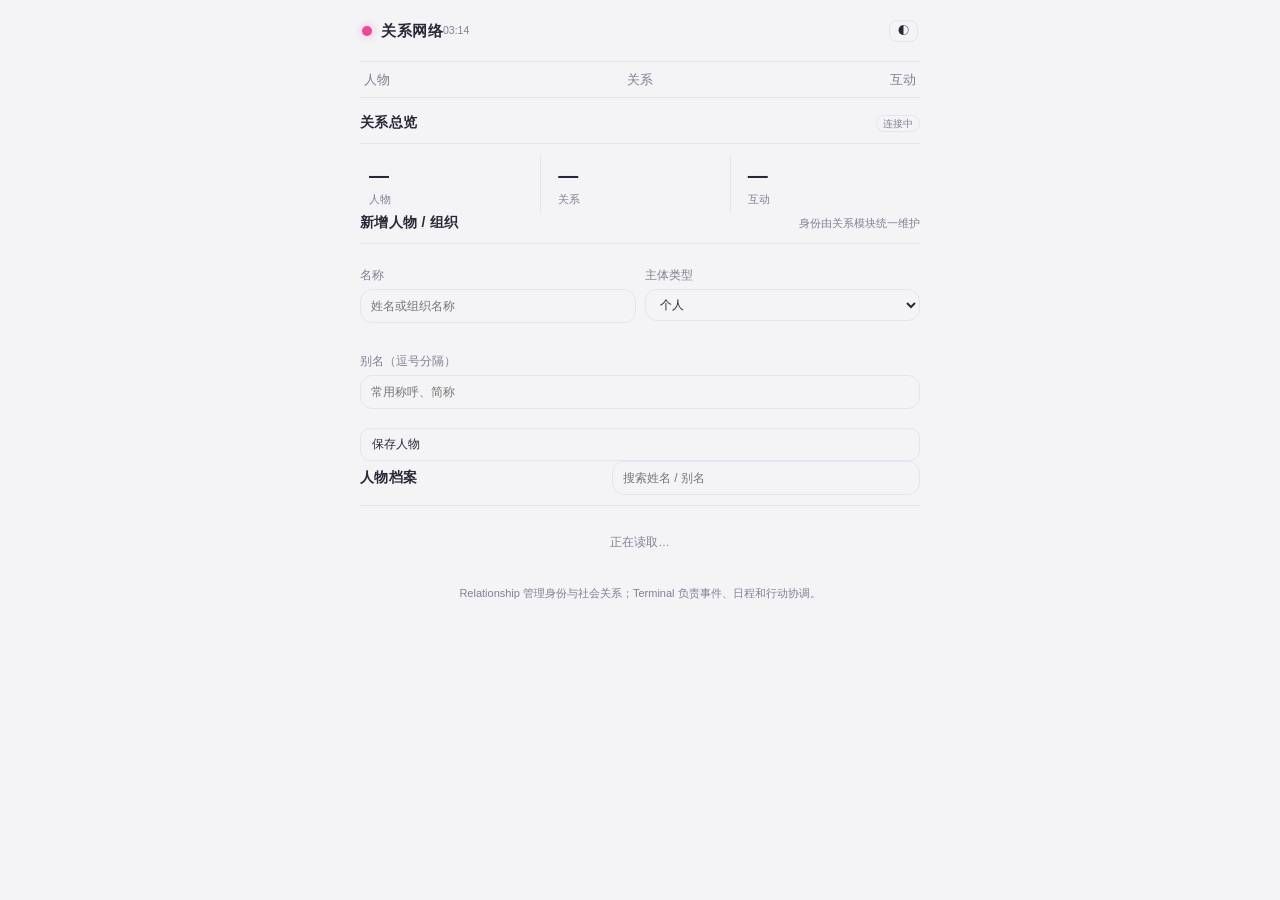
==== commit e44be218: "feat(relationship): replace media dashboard with relationship console" ====
--- a/views/dashboard/index.html
+++ b/views/dashboard/index.html
@@ -1,212 +1,47 @@
 <!doctype html>
 <html lang="zh-CN" data-theme="light">
 <head>
-  <meta charset="utf-8" />
-  <meta name="viewport" content="width=device-width, initial-scale=1, viewport-fit=cover" />
-  <meta name="theme-color" content="#f4f4f6" />
-  <title>相册与语音 · 观山湖</title>
-  <link rel="stylesheet" href="./terminal-base.css?v=4" />
-  <link rel="stylesheet" href="./compat.css?v=4" />
-
-  <link rel="stylesheet" href="./tweak.css?v=4" />
+<meta charset="utf-8"><meta name="viewport" content="width=device-width, initial-scale=1, viewport-fit=cover">
+<meta name="theme-color" content="#f4f4f6"><title>我想永远陪着你-关系</title>
+<link rel="stylesheet" href="./terminal-base.css?v=6"><link rel="stylesheet" href="./compat.css?v=5"><link rel="stylesheet" href="./tweak.css?v=5">
+<style>
+.relation-form{display:grid;grid-template-columns:minmax(0,1fr) minmax(0,1fr);gap:9px;margin-top:10px}
+.relation-form .wide{grid-column:1/-1}.relation-row{display:flex;align-items:center;justify-content:space-between;gap:10px;padding:10px 2px;border-bottom:1px solid var(--line)}
+.relation-row:last-child{border-bottom:0}.relation-name{font-size:13px;font-weight:600}.relation-meta{font-size:11px;color:var(--muted);margin-top:3px}
+.relation-actions{display:flex;gap:7px;align-items:center}.metric-row{display:grid;grid-template-columns:repeat(3,1fr);gap:8px}
+.metric{border-right:1px solid var(--line);padding:4px 9px}.metric:last-child{border:0}.metric strong{display:block;font-size:20px;font-variant-numeric:tabular-nums}
+.metric span{font-size:11px;color:var(--muted)}.pill{white-space:nowrap}
+@media(max-width:460px){.relation-form{grid-template-columns:1fr}.relation-form .wide{grid-column:auto}.relation-row{align-items:flex-start}}
+</style>
 </head>
-<body>
-  <div class="wrap">
-    <header>
-      <div class="brand"><span class="dot"></span><span>相册与语音 · 观山湖</span></div>
-      <span class="clock" id="clock">—</span>
-      <button class="icon-btn" id="theme" title="切换深浅色">◐</button>
-    </header>
-
-
-    <nav class="tabs">
-      <button class="tab on" data-tab="status">概览</button>
-      <button class="tab" data-tab="wardrobe">服装</button>
-      <button class="tab" data-tab="voice">语音</button>
-      <button class="tab" data-tab="history">记录</button>
-    </nav>
-
-    <section class="pane" id="pane-status">
-      <div class="card">
-        <div class="card-title">
-          <span>后端</span>
-          <span class="pill" id="enablePill">…</span>
-        </div>
-        <dl class="kv">
-          <dt>类型</dt><dd id="providerName">—</dd>
-          <dt>地址</dt><dd id="apiBase">—</dd>
-          <dt>模型</dt><dd id="modelName">—</dd>
-          <dt>尺寸</dt><dd id="sizeText">—</dd>
-          <dt>密钥</dt><dd id="keyMasked">—</dd>
-          <dt>今日</dt><dd id="usedToday">—</dd>
-          <dt>累计</dt><dd id="callsTotal">—</dd>
-        </dl>
-        <div class="meta" id="statusMeta">加载中…</div>
-      </div>
-    </section>
-
-    <section class="pane" id="pane-config" hidden>
-      <div class="card">
-        <div class="card-title"><span>开关</span><span class="hint">文字、数字、密钥这类填写项在 AstrBot「插件设置」里改</span></div>
-        <label class="check"><input type="checkbox" id="enable" /> 启用生图</label>
-        <label class="check"><input type="checkbox" id="mount_only" /> 只当执行者（听 Amo 的）</label>
-        <label class="check"><input type="checkbox" id="use_memory_context" /> 接记忆上下文</label>
-        <label class="check"><input type="checkbox" id="allow_private" /> 私聊可用</label>
-        <label class="check"><input type="checkbox" id="allow_group" /> 群聊可用</label>
-        <label class="check"><input type="checkbox" id="require_at_in_group" /> 群里必须真 @</label>
-        <label class="check"><input type="checkbox" id="quote_in_group" /> 群里引用原消息</label>
-        <label class="check"><input type="checkbox" id="safe_mode" /> 内容边界</label>
-        <label class="check"><input type="checkbox" id="lock_scene_to_schedule" /> 场景 / 活动锁定日程</label>
-      </div>
-
-      <div class="card" hidden>
-        <div class="card-title"><span>后端</span><span class="hint" id="presetHint">选预设会填地址和模型</span></div>
-        <div class="field">
-          <label>预设</label>
-          <select id="preset"><option value="">手动填写</option></select>
-        </div>
-        <div class="field">
-          <label>类型</label>
-          <select id="provider">
-            <option value="openai">openai（/images/generations）</option>
-            <option value="openai_chat">openai_chat（/chat/completions）</option>
-            <option value="gemini">gemini（原生 generateContent）</option>
-            <option value="custom">custom（自定义端点）</option>
-          </select>
-        </div>
-        <div class="field"><label>api_base</label><input id="api_base" spellcheck="false" placeholder="https://api.openai.com/v1" /></div>
-        <div class="field"><label>api_key</label><input id="api_key" type="password" spellcheck="false" placeholder="留空 = 不修改" /></div>
-        <div class="field">
-          <label>model（拉取后选择）</label>
-          <div class="row">
-            <select id="model" class="grow"></select>
-            <button class="link" id="fetchModels" type="button">拉取</button>
-          </div>
-          <div class="meta" id="modelHint">切到配置页会自动拉取</div>
-          <input id="modelManual" hidden spellcheck="false" placeholder="后端没返回图片模型时，在这里手填一次" />
-        </div>
-        <div class="grid2">
-          <div class="field"><label>size</label><input id="size" spellcheck="false" placeholder="1024x1024" /></div>
-          <div class="field"><label>aspect_ratio</label><input id="aspect_ratio" spellcheck="false" placeholder="留空自动" /></div>
-          <div class="field"><label>n</label><input id="n" type="number" min="1" /></div>
-          <div class="field"><label>quality</label><input id="quality" spellcheck="false" placeholder="留空不发" /></div>
-        </div>
-        <div class="field"><label>负面提示词</label><textarea id="negative_prompt" rows="2" spellcheck="false"></textarea></div>
-        <label class="check"><input type="checkbox" id="chat_modalities" /> Chat 通道要求图片模态（modalities）</label>
-
-        <div id="customBlock" hidden>
-          <div class="field"><label>custom_url（完整地址）</label><input id="custom_url" spellcheck="false" /></div>
-          <div class="field"><label>custom_body（JSON 模板）</label><textarea id="custom_body" rows="3" spellcheck="false"></textarea></div>
-          <div class="field"><label>custom_response_path</label><input id="custom_response_path" spellcheck="false" placeholder="data.images[0].url" /></div>
-        </div>
-      <div class="sep"></div>
-        <div class="card-title">
-          <span>人设一致性</span>
-          <button class="link" id="extractPersona">从人格提取</button>
-        </div>
-        <div class="meta" id="personaHint">读陪伴的人格设定，自动填外观、性别和角色名</div>
-        <div class="field"><label>外观（脸、眼睛、体型）</label><textarea id="character_appearance" rows="2"></textarea></div>
-        <div class="grid2">
-          <div class="field"><label>性别</label>
-            <select id="character_gender">
-              <option value="自动">自动</option>
-              <option value="女">女</option>
-              <option value="男">男</option>
-            </select>
-          </div>
-          <div class="field"><label>角色名 / 一句话人设</label><input id="character_persona" placeholder="留空用陪伴的人格名" /></div>
-          <div class="field"><label>拍摄角度</label>
-            <select id="camera_mode">
-              <option value="自动">自动</option>
-              <option value="自拍">自拍</option>
-              <option value="他拍">他拍</option>
-            </select>
-          </div>
-          <div class="field"><label>发型（固定）</label><input id="character_hairstyle" /></div>
-          <div class="field"><label>换装冷却（分钟）</label><input id="outfit_change_cooldown_minutes" type="number" min="0" /></div>
-        </div>
-        <div class="field"><label>服装池（每行一套）</label><textarea id="character_outfits" rows="3"></textarea></div>
-      <div class="sep"></div>
-        <div class="card-title"><span>使用限制</span></div>
-        <div class="grid2">
-          <div class="field"><label>冷却（秒）</label><input id="cooldown_seconds" type="number" min="0" /></div>
-          <div class="field"><label>私聊每日</label><input id="private_daily_limit" type="number" min="0" /></div>
-          <div class="field"><label>批量上限（张）</label><input id="batch_max" type="number" min="1" /></div>
-          <div class="field"><label>群聊每日 / 群</label><input id="group_daily_limit" type="number" min="0" /></div>
-          <div class="field"><label>发图前缀</label><input id="reply_prefix" /></div>
-        </div>
-        <div class="field"><label>被拦时的回复</label><input id="blocked_reply" /></div>
-      </div>
-
-      <div class="row">
-        <button class="btn" id="save">保存配置</button>
-        <span class="hint" id="saveHint">保存后立即生效</span>
-      </div>
-    </section>
-
-
-    <section class="pane" id="pane-voice" hidden>
-      <div class="card">
-        <div class="card-title"><span>语音（影音内置）</span><span class="pill" id="vPill">…</span></div>
-        <dl class="kv">
-          <dt>后端</dt><dd id="vProvider">—</dd>
-          <dt>音色数</dt><dd id="vCount">—</dd>
-          <dt>今日已用</dt><dd id="vUsed">—</dd>
-          <dt>默认音色</dt><dd id="vDefault">—</dd>
-        </dl>
-        <div class="row" style="margin-top:8px">
-          <button class="btn" id="vRefresh" type="button">刷新</button>
-          <button class="btn" id="vPull" type="button">拉取音色</button>
-        </div>
-        <div class="meta" id="vHint">—</div>
-      </div>
-      <div class="card">
-        <div class="card-title"><span>音色库</span></div>
-        <ul class="list" id="vList"><li class="empty">加载中…</li></ul>
-      </div>
-    </section>
-    <section class="pane" id="pane-wardrobe" hidden>
-      <div class="card">
-        <div class="card-title">
-          <span>她今天穿</span>
-          <span class="pill" id="wearNow">—</span>
-        </div>
-        <div class="meta" id="wardrobeMeta">读命中…</div>
-      <div class="sep"></div>
-        <div class="card-title">
-          <span>服装库</span>
-          <button class="link" id="wRefresh">刷新</button>
-        </div>
-        <ul class="list" id="wList">
-          <li class="empty">衣柜空的——衣服从市场买，她会自己挑</li>
-        </ul>
-      </div>
-    </section>
-
-    <section class="pane" id="pane-history" hidden>
-      <div class="card">
-        <div class="card-title">
-          <span>最近画的</span>
-          <button class="link" id="refresh">刷新</button>
-        </div>
-        <ul class="list" id="history">
-          <li class="empty">还没有记录</li>
-        </ul>
-      </div>
-    </section>
-
-  </div>
-  <script type="module" src="./app.js?v=1.9.0"></script>
-<script>
-  (function () {
-    var t = document.getElementById("clock");
-    if (!t) return;
-    function tick() {
-      var d = new Date();
-      t.textContent = ("0"+d.getHours()).slice(-2) + ":" + ("0"+d.getMinutes()).slice(-2);
-    }
-    tick(); setInterval(tick, 20000);
-  })();
-</script>
-</body>
-</html>
+<body><div class="wrap">
+<header><div class="brand"><span class="dot"></span><span>关系网络</span></div><span class="clock" id="clock">Amo · Relationship</span><button class="icon-btn" id="theme" title="切换深浅色">◐</button></header>
+<nav class="tabs">
+<button class="tab on" data-tab="people">人物</button><button class="tab" data-tab="relations">关系</button><button class="tab" data-tab="history">互动</button>
+</nav>
+<section class="pane" id="pane-people">
+<div class="card"><div class="card-title"><span>关系总览</span><span class="pill" id="connection">连接中</span></div>
+<div class="metric-row"><div class="metric"><strong id="countPeople">—</strong><span>人物</span></div><div class="metric"><strong id="countRelations">—</strong><span>关系</span></div><div class="metric"><strong id="countInteractions">—</strong><span>互动</span></div></div></div>
+<div class="card"><div class="card-title"><span>新增人物 / 组织</span><span class="hint">身份由关系模块统一维护</span></div>
+<div class="relation-form"><label class="block">名称<input class="input" id="personName" placeholder="姓名或组织名称"></label>
+<label class="block">主体类型<select class="input" id="entityType"><option value="person">个人</option><option value="organization">组织</option></select></label>
+<label class="block wide">别名（逗号分隔）<input class="input" id="aliases" placeholder="常用称呼、简称"></label>
+<div class="wide"><button class="btn" id="addPerson">保存人物</button></div></div></div>
+<div class="card"><div class="card-title"><span>人物档案</span><input class="input" id="search" style="max-width:55%" placeholder="搜索姓名 / 别名"></div><div id="peopleList"><div class="empty">正在读取…</div></div></div>
+</section>
+<section class="pane" id="pane-relations" hidden>
+<div class="card"><div class="card-title"><span>建立关系</span><span class="hint">关系是有方向的主体 → 客体</span></div>
+<div class="relation-form"><label class="block">主体<select class="input" id="subject"></select></label>
+<label class="block">关系类型<select class="input" id="relationType"><option value="family">家人</option><option value="friend">朋友</option><option value="colleague">同事</option><option value="customer">客户</option><option value="supplier">供应商</option><option value="doctor">医生</option><option value="bank_manager">银行经理</option><option value="partner">合作伙伴</option><option value="acquaintance">熟人</option><option value="lover">恋人</option></select></label>
+<label class="block wide">客体<select class="input" id="object"></select></label>
+<label class="block">熟悉度（0–100）<input class="input" id="familiarity" type="number" min="0" max="100" value="0"></label>
+<label class="block">信任度（0–100）<input class="input" id="trust" type="number" min="0" max="100" value="0"></label>
+<label class="block wide">备注<input class="input" id="relationNote" placeholder="关系来源、背景或边界"></label>
+<div class="wide"><button class="btn" id="saveRelation">保存关系</button></div></div></div>
+<div class="card"><div class="card-title"><span>关系网络</span><button class="link" id="refreshRelations">刷新</button></div><div id="relationList"><div class="empty">暂无关系</div></div></div>
+</section>
+<section class="pane" id="pane-history" hidden><div class="card"><div class="card-title"><span id="historyTitle">互动历史</span></div><div id="interactionList"><div class="empty">从人物列表选择一个人</div></div></div></section>
+<footer>Relationship 管理身份与社会关系；Terminal 负责事件、日程和行动协调。</footer>
+</div><script type="module" src="./app.js?v=1.0.0"></script>
+<script>(function(){const e=document.getElementById("clock");function t(){e.textContent=new Date().toLocaleTimeString("zh-CN",{hour:"2-digit",minute:"2-digit"})}t();setInterval(t,20000)})();</script>
+</body></html>
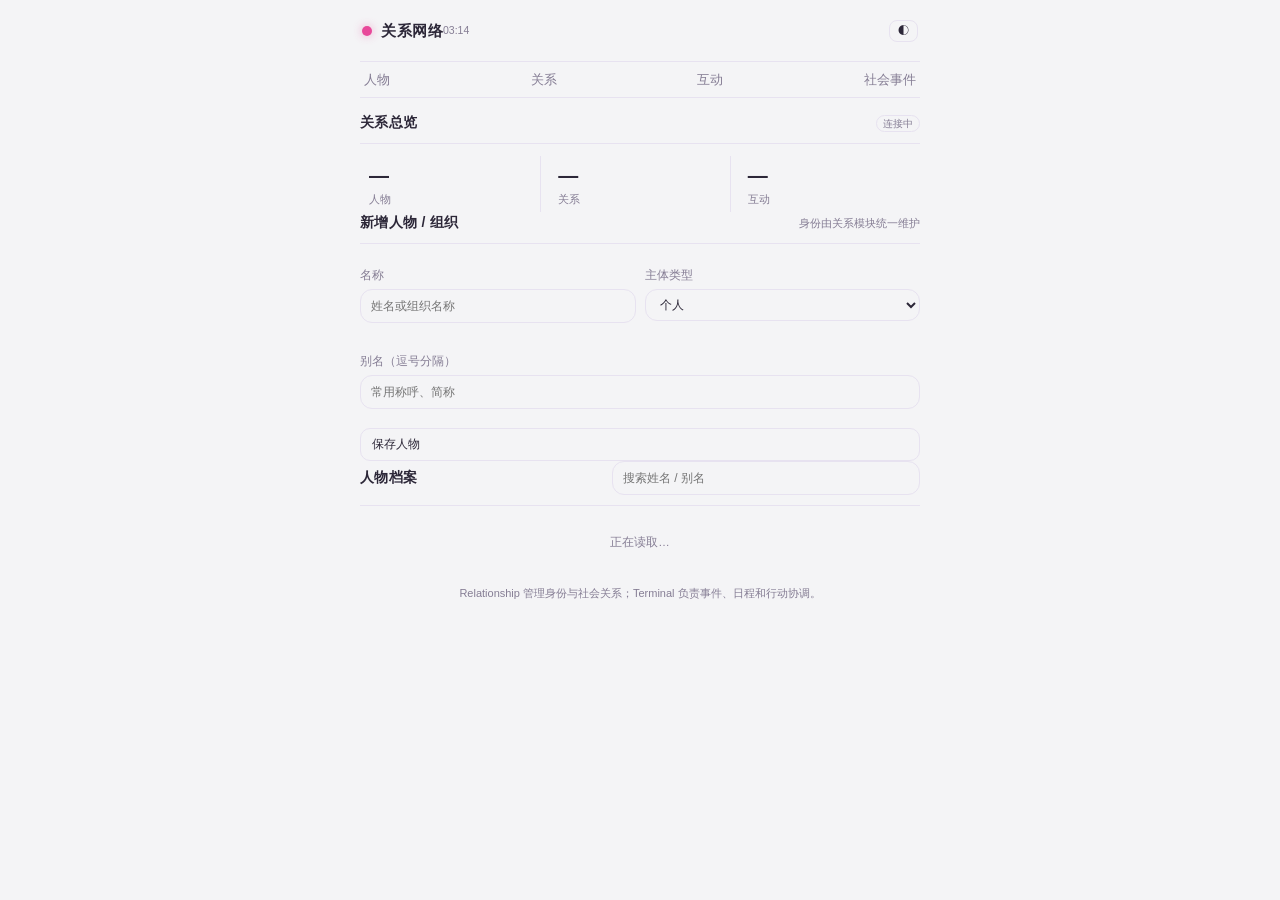
==== commit e122396d: "feat(relationship): add social events tab" ====
--- a/views/dashboard/index.html
+++ b/views/dashboard/index.html
@@ -17,7 +17,7 @@
 <body><div class="wrap">
 <header><div class="brand"><span class="dot"></span><span>关系网络</span></div><span class="clock" id="clock">Amo · Relationship</span><button class="icon-btn" id="theme" title="切换深浅色">◐</button></header>
 <nav class="tabs">
-<button class="tab on" data-tab="people">人物</button><button class="tab" data-tab="relations">关系</button><button class="tab" data-tab="history">互动</button>
+<button class="tab on" data-tab="people">人物</button><button class="tab" data-tab="relations">关系</button><button class="tab" data-tab="history">互动</button><button class="tab" data-tab="events">社会事件</button>
 </nav>
 <section class="pane" id="pane-people">
 <div class="card"><div class="card-title"><span>关系总览</span><span class="pill" id="connection">连接中</span></div>
@@ -41,6 +41,7 @@
 <div class="card"><div class="card-title"><span>关系网络</span><button class="link" id="refreshRelations">刷新</button></div><div id="relationList"><div class="empty">暂无关系</div></div></div>
 </section>
 <section class="pane" id="pane-history" hidden><div class="card"><div class="card-title"><span id="historyTitle">互动历史</span></div><div id="interactionList"><div class="empty">从人物列表选择一个人</div></div></div></section>
+<section class="pane" id="pane-events" hidden><div class="card"><div class="card-title"><span>社会事件</span><span class="hint">邀请、聚会、纪念日与共同活动</span></div><div class="relation-form"><label class="block wide">事件名称<input class="input" id="eventTitle" placeholder="例如：周末聚餐"></label><label class="block">开始时间<input class="input" id="eventStart" type="datetime-local"></label><label class="block">地点<input class="input" id="eventLocation" placeholder="地点"></label><label class="block wide">参与者<select class="input" id="eventParticipants" multiple size="4"></select></label><div class="wide"><button class="btn" id="saveEvent">保存事件</button></div></div></div><div class="card"><div class="card-title"><span>事件列表</span><button class="link" id="refreshEvents">刷新</button></div><div id="eventList"><div class="empty">暂无事件</div></div></div></section>
 <footer>Relationship 管理身份与社会关系；Terminal 负责事件、日程和行动协调。</footer>
 </div><script type="module" src="./app.js?v=1.0.0"></script>
 <script>(function(){const e=document.getElementById("clock");function t(){e.textContent=new Date().toLocaleTimeString("zh-CN",{hour:"2-digit",minute:"2-digit"})}t();setInterval(t,20000)})();</script>
